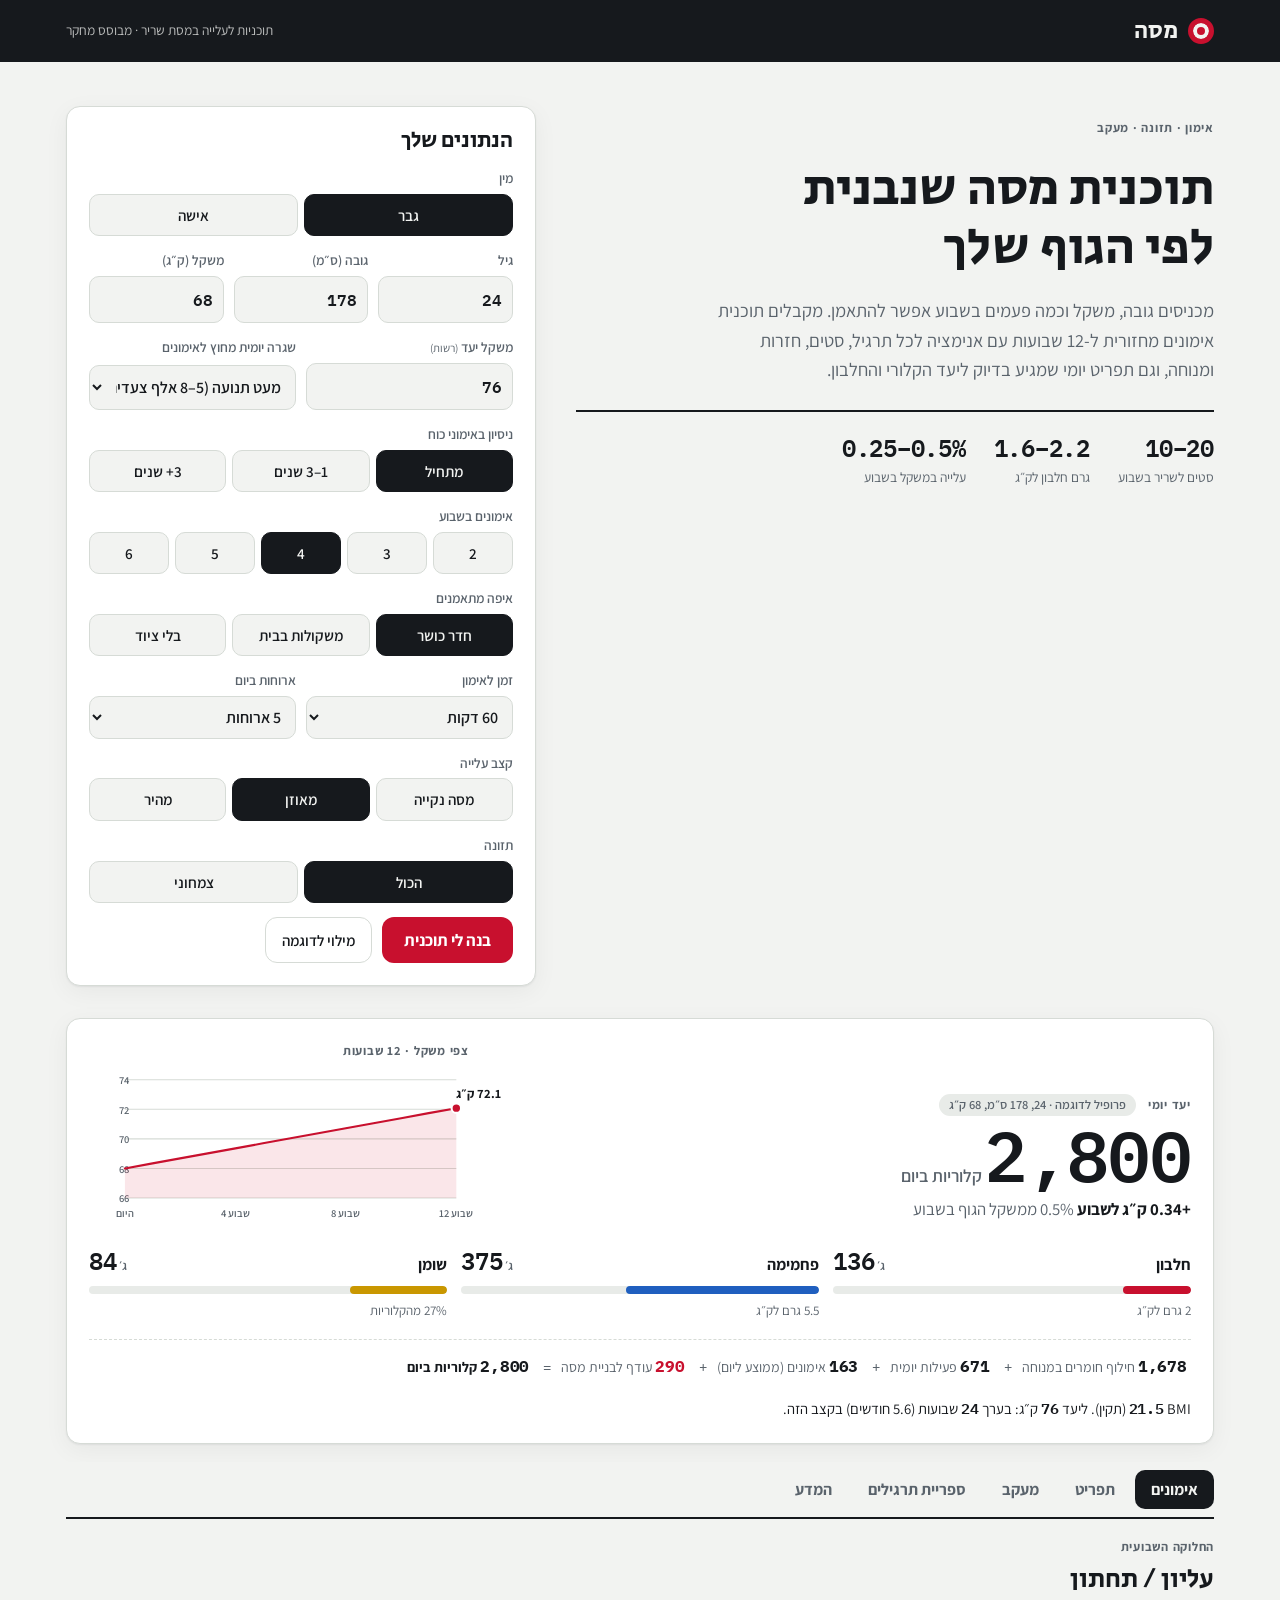
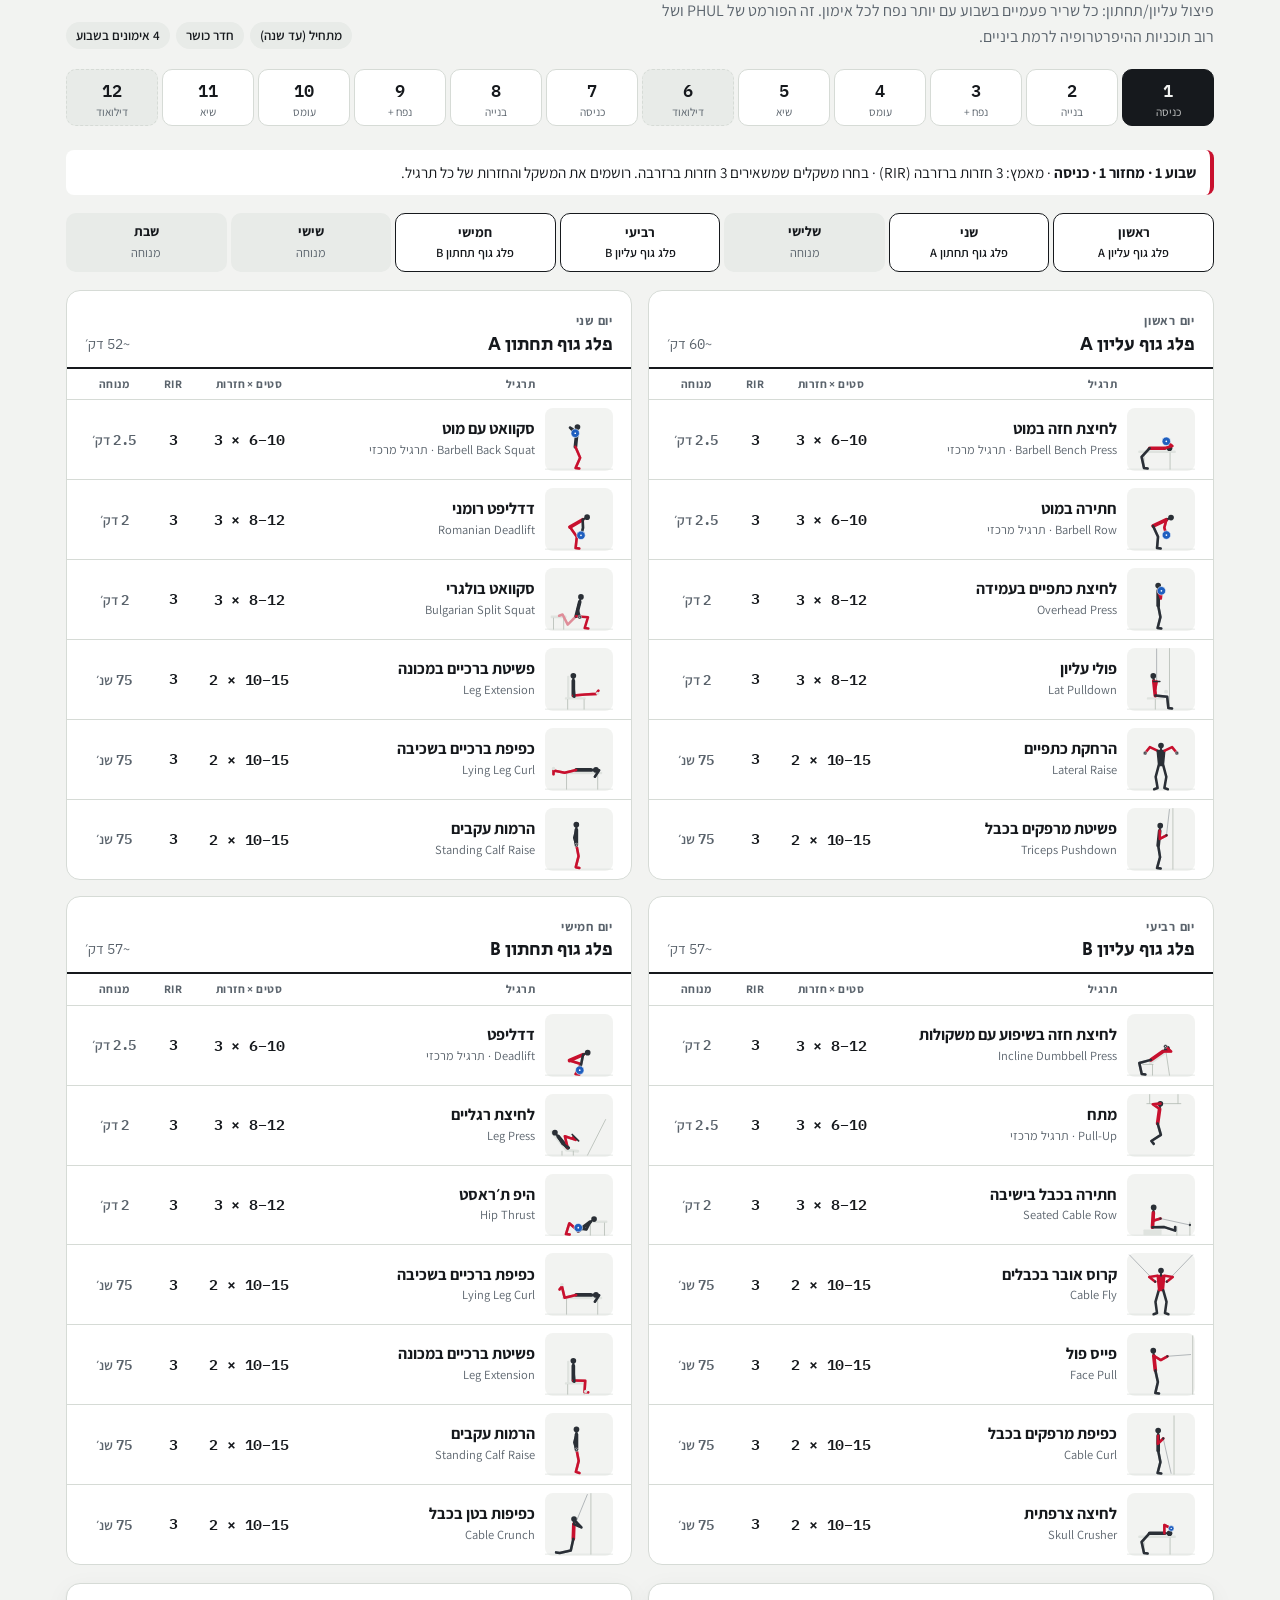
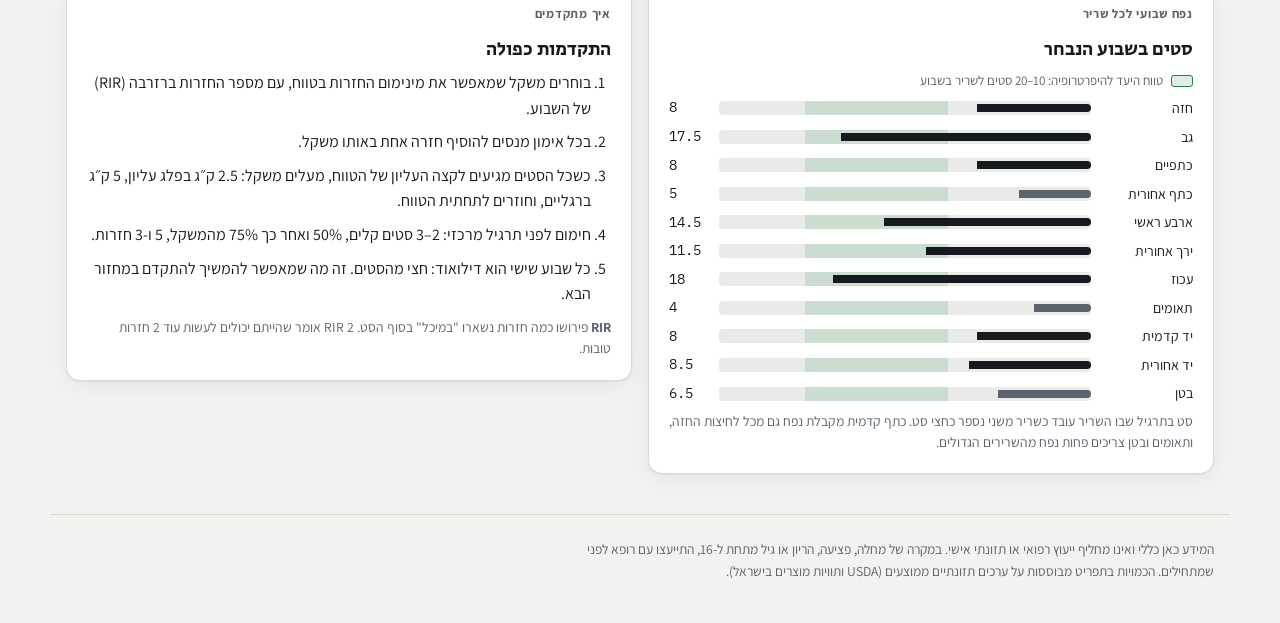
==== fitness/index.html @ 13dadc53 "Add Massa: muscle-gain program builder (training, nutrition, tracking) Static Hebrew site under fitn" ====
<!doctype html>
<html lang="he" dir="rtl">
<head>
<meta charset="utf-8">
<meta name="viewport" content="width=device-width, initial-scale=1, viewport-fit=cover">
<title>מסה · בונה תוכנית</title>
<meta name="claude:viewport-fit-sides" content="cover">
<meta name="description" content="בונה תוכניות אימון ותזונה לעלייה במסת שריר לפי גובה, משקל וניסיון, עם אנימציות של כל תרגיל.">
<meta name="theme-color" content="#16191d">
<link rel="icon" href="icon.svg" type="image/svg+xml">
<link rel="manifest" href="manifest.webmanifest">
<link rel="preconnect" href="https://fonts.googleapis.com">
<link rel="preconnect" href="https://fonts.gstatic.com" crossorigin>
<link rel="stylesheet" href="https://fonts.googleapis.com/css2?family=Assistant:wght@400;600;700;800&family=IBM+Plex+Mono:wght@500;600&family=Secular+One&display=swap">
<link rel="stylesheet" href="css/style.css">
</head>
<body>
<header class="top">
  <div class="wrap top-in">
    <a class="brand" href="#" aria-label="מסה, לראש העמוד"><span class="brand-mark" aria-hidden="true"></span>מסה</a>
    <span class="top-tag">תוכניות לעלייה במסת שריר · מבוסס מחקר</span>
  </div>
</header>

<main>
  <section class="intro wrap">
    <div class="intro-copy">
      <p class="eyebrow">אימון · תזונה · מעקב</p>
      <h1>תוכנית מסה שנבנית לפי הגוף שלך</h1>
      <p class="lead">מכניסים גובה, משקל וכמה פעמים בשבוע אפשר להתאמן. מקבלים תוכנית אימונים מחזורית ל-12 שבועות עם אנימציה לכל תרגיל, סטים, חזרות ומנוחה, וגם תפריט יומי שמגיע בדיוק ליעד הקלורי והחלבון.</p>
      <ul class="facts">
        <li><b class="num">10–20</b><span>סטים לשריר בשבוע</span></li>
        <li><b class="num">1.6–2.2</b><span>גרם חלבון לק״ג</span></li>
        <li><b class="num">0.25–0.5%</b><span>עלייה במשקל בשבוע</span></li>
      </ul>
    </div>

    <form id="profileForm" class="card form" novalidate>
      <h2 class="form-title">הנתונים שלך</h2>
      <fieldset class="seg"><legend>מין</legend>
        <label><input type="radio" name="sex" value="m" id="sex-m"><span>גבר</span></label>
        <label><input type="radio" name="sex" value="f" id="sex-f"><span>אישה</span></label>
      </fieldset>
      <div class="grid3">
        <label class="field"><span>גיל</span><input id="age" name="age" type="number" inputmode="numeric" min="14" max="80" required></label>
        <label class="field"><span>גובה (ס״מ)</span><input id="height" name="height" type="number" inputmode="numeric" min="140" max="220" required></label>
        <label class="field"><span>משקל (ק״ג)</span><input id="weight" name="weight" type="number" inputmode="decimal" step="0.1" min="35" max="200" required></label>
      </div>
      <div class="grid2">
        <label class="field"><span>משקל יעד <small>(רשות)</small></span><input id="goal" name="goal" type="number" inputmode="decimal" step="0.5" min="35" max="220"></label>
        <label class="field"><span>שגרה יומית מחוץ לאימונים</span>
          <select id="activity" name="activity">
            <option value="1.25">יושבני (משרד, מעט הליכה)</option>
            <option value="1.4">מעט תנועה (5–8 אלף צעדים)</option>
            <option value="1.55">פעיל (עבודה על הרגליים)</option>
            <option value="1.7">פעיל מאוד (עבודה פיזית)</option>
          </select></label>
      </div>
      <fieldset class="seg"><legend>ניסיון באימוני כוח</legend>
        <label><input type="radio" name="level" value="beg" id="lv-beg"><span>מתחיל</span></label>
        <label><input type="radio" name="level" value="int" id="lv-int"><span>1–3 שנים</span></label>
        <label><input type="radio" name="level" value="adv" id="lv-adv"><span>3+ שנים</span></label>
      </fieldset>
      <fieldset class="seg"><legend>אימונים בשבוע</legend>
        <label><input type="radio" name="days" value="2" id="d2"><span>2</span></label>
        <label><input type="radio" name="days" value="3" id="d3"><span>3</span></label>
        <label><input type="radio" name="days" value="4" id="d4"><span>4</span></label>
        <label><input type="radio" name="days" value="5" id="d5"><span>5</span></label>
        <label><input type="radio" name="days" value="6" id="d6"><span>6</span></label>
      </fieldset>
      <fieldset class="seg"><legend>איפה מתאמנים</legend>
        <label><input type="radio" name="equip" value="gym" id="eq-gym"><span>חדר כושר</span></label>
        <label><input type="radio" name="equip" value="db" id="eq-db"><span>משקולות בבית</span></label>
        <label><input type="radio" name="equip" value="home" id="eq-home"><span>בלי ציוד</span></label>
      </fieldset>
      <label class="check" id="barRow"><input type="checkbox" name="bar" id="bar"><span>יש לי מוט מתח</span></label>
      <div class="grid2">
        <label class="field"><span>זמן לאימון</span>
          <select id="minutes" name="minutes"><option value="45">45 דקות</option><option value="60">60 דקות</option><option value="75">75 דקות</option><option value="90">90 דקות</option></select></label>
        <label class="field"><span>ארוחות ביום</span>
          <select id="mealsPerDay" name="meals"><option value="3">3 ארוחות</option><option value="4">4 ארוחות</option><option value="5">5 ארוחות</option><option value="6">6 ארוחות</option></select></label>
      </div>
      <fieldset class="seg"><legend>קצב עלייה</legend>
        <label><input type="radio" name="pace" value="lean" id="pc-lean"><span>מסה נקייה</span></label>
        <label><input type="radio" name="pace" value="std" id="pc-std"><span>מאוזן</span></label>
        <label><input type="radio" name="pace" value="fast" id="pc-fast"><span>מהיר</span></label>
      </fieldset>
      <fieldset class="seg"><legend>תזונה</legend>
        <label><input type="radio" name="diet" value="all" id="dt-all"><span>הכול</span></label>
        <label><input type="radio" name="diet" value="veg" id="dt-veg"><span>צמחוני</span></label>
      </fieldset>
      <p id="formError" class="form-error" role="alert" hidden></p>
      <div class="form-actions">
        <button type="submit" class="btn">בנה לי תוכנית</button>
        <button type="button" class="ghost" id="resetExample">מילוי לדוגמה</button>
      </div>
    </form>
  </section>

  <section id="results" class="wrap" aria-label="התוכנית שלך">
    <div class="summary card">
      <div class="sum-head">
        <div>
          <p class="eyebrow">יעד יומי <span id="exampleBadge" class="badge">פרופיל לדוגמה · 24, 178 ס״מ, 68 ק״ג</span></p>
          <p class="kcal"><b id="sumKcal" class="num">0</b> <span>קלוריות ביום</span></p>
          <p class="gain"><b id="sumGain">—</b> <span id="sumRate"></span></p>
        </div>
        <div class="proj">
          <p class="eyebrow">צפי משקל · 12 שבועות</p>
          <div id="projChart" class="chart"></div>
        </div>
      </div>
      <div id="sumMacros" class="macros"></div>
      <p id="sumEq" class="energy"></p>
      <p id="sumNotes" class="notes"></p>
    </div>

    <div class="tabs" role="tablist" aria-label="חלקי התוכנית">
      <button type="button" role="tab" data-tab="train" aria-selected="true">אימונים</button>
      <button type="button" role="tab" data-tab="food" aria-selected="false">תפריט</button>
      <button type="button" role="tab" data-tab="track" aria-selected="false">מעקב</button>
      <button type="button" role="tab" data-tab="library" aria-selected="false">ספריית תרגילים</button>
      <button type="button" role="tab" data-tab="science" aria-selected="false">המדע</button>
    </div>

    <!-- TRAINING -->
    <div id="p-train" class="panel" role="tabpanel">
      <div class="split-head">
        <div><p class="eyebrow">החלוקה השבועית</p><h2 id="splitName"></h2><p id="splitWhy" class="muted"></p></div>
        <div id="splitMeta" class="meta"></div>
      </div>
      <div class="wk-wrap"><div id="weekStrip" class="week-strip" aria-label="בחירת שבוע"></div></div>
      <p id="weekNote" class="week-note"></p>
      <div id="schedule" class="schedule"></div>
      <div id="sessions" class="sessions"></div>

      <div class="two">
        <section class="card pad">
          <p class="eyebrow">נפח שבועי לכל שריר</p>
          <h3>סטים בשבוע הנבחר</h3>
          <div id="volChart" class="vol"></div>
        </section>
        <section class="card pad rules">
          <p class="eyebrow">איך מתקדמים</p>
          <h3>התקדמות כפולה</h3>
          <ol>
            <li>בוחרים משקל שמאפשר את מינימום החזרות בטווח, עם מספר החזרות ברזרבה (RIR) של השבוע.</li>
            <li>בכל אימון מנסים להוסיף חזרה אחת באותו משקל.</li>
            <li>כשכל הסטים מגיעים לקצה העליון של הטווח, מעלים משקל: 2.5 ק״ג בפלג עליון, 5 ק״ג ברגליים, וחוזרים לתחתית הטווח.</li>
            <li>חימום לפני תרגיל מרכזי: 2–3 סטים קלים, 50% ואחר כך 75% מהמשקל, 5 ו-3 חזרות.</li>
            <li>כל שבוע שישי הוא דילואוד: חצי מהסטים. זה מה שמאפשר להמשיך להתקדם במחזור הבא.</li>
          </ol>
          <p class="fine"><b>RIR</b> פירושו כמה חזרות נשארו "במיכל" בסוף הסט. RIR 2 אומר שהייתם יכולים לעשות עוד 2 חזרות טובות.</p>
        </section>
      </div>
    </div>

    <!-- FOOD -->
    <div id="p-food" class="panel" role="tabpanel" hidden>
      <div id="foodTargets" class="food-targets"></div>
      <div class="day-strip" id="dayStrip" aria-label="בחירת יום"></div>
      <div id="meals" class="meals"></div>
      <p id="dayTotal" class="day-total"></p>
      <div class="two">
        <details class="card pad shop">
          <summary><span class="eyebrow">לשבוע שלם</span><h3>רשימת קניות</h3></summary>
          <ul id="shopList" class="shop-list"></ul>
          <p class="fine">כמויות של מזון מבושל או אפוי. אורז ופסטה מתנפחים פי 2.5–3 בבישול, ובשר מאבד כ-25% ממשקלו.</p>
        </details>
        <section class="card pad">
          <p class="eyebrow">מה באמת משנה</p>
          <h3>כללי התזונה למסה</h3>
          <ul class="tips">
            <li><b>סך הקלוריות והחלבון ביום</b> קובעים כמעט הכול. תזמון הארוחות משני.</li>
            <li><b>חלבון בכל ארוחה:</b> 0.4 ג׳ לק״ג, 4–5 פעמים ביום, מפזרים את החלבון לאורך היום.</li>
            <li><b>לפני ואחרי אימון</b> (בטווח של כ-2 שעות): ארוחה עם חלבון ופחמימה.</li>
            <li><b>לפני שינה:</b> מוצר חלב עשיר בקזאין (קוטג׳, גבינה לבנה, יוגורט חלבון).</li>
            <li><b>קשה לאכול מספיק?</b> שייק נוזלי, חמאת בוטנים, תמרים, שמן זית על הסלט. קלוריות צפופות בלי להרגיש מפוצצים.</li>
            <li><b>תוספים עם הוכחות:</b> קריאטין מונוהידרט 3–5 ג׳ ביום כל יום. אבקת חלבון כשנוח. קפאין לפני אימון אם רוצים. BCAA מיותר כשהחלבון מספיק.</li>
            <li><b>שינה:</b> 7–9 שעות. מחסור בשינה פוגע בבניית השריר ובביצועים.</li>
          </ul>
        </section>
      </div>
    </div>

    <!-- TRACK -->
    <div id="p-track" class="panel" role="tabpanel" hidden>
      <div class="two track">
        <section class="card pad">
          <p class="eyebrow">משקל גוף</p>
          <h3>מעקב שבועי</h3>
          <form id="wForm" class="w-form">
            <label class="field"><span>תאריך</span><input type="date" id="wDate" required></label>
            <label class="field"><span>משקל (ק״ג)</span><input type="number" id="wVal" step="0.1" inputmode="decimal" required></label>
            <button type="submit" class="btn">שמירה</button>
          </form>
          <p id="advice" class="advice"></p>
          <ul id="wList" class="w-list"></ul>
        </section>
        <section class="card pad">
          <p class="eyebrow">המשקל שלך מול היעד</p>
          <div id="trackChart" class="chart wide"></div>
          <p class="fine">הנתונים נשמרים רק בדפדפן הזה. משקל הגוף קופץ ביום-יומיים בגלל מים, מלח ופחמימות, לכן מסתכלים על המגמה של שבועיים ולא על שקילה בודדת. את משקלי התרגילים רושמים בחלון של כל תרגיל, בלשונית האימונים.</p>
        </section>
      </div>
    </div>

    <!-- LIBRARY -->
    <div id="p-library" class="panel" role="tabpanel" hidden>
      <div id="libFilter" class="lib-filter" aria-label="סינון לפי שריר"></div>
      <div id="libGrid" class="lib-grid"></div>
    </div>

    <!-- SCIENCE -->
    <div id="p-science" class="panel" role="tabpanel" hidden>
      <div class="science">
        <section class="card pad">
          <p class="eyebrow">העקרונות שעליהם התוכנית בנויה</p>
          <h3>מה המחקר אומר, ואיך זה מיושם כאן</h3>
          <dl class="principles">
            <dt>נפח</dt><dd>יותר סטים שבועיים מביאים ליותר היפרטרופיה, עד בערך 10–20 סטים לשריר בשבוע. התוכנית מתחילה נמוך ומוסיפה סטים לאורך כל מחזור. <cite>Schoenfeld 2017</cite></dd>
            <dt>תדירות</dt><dd>אימון כל שריר פעמיים בשבוע עדיף על פעם אחת כשהנפח שווה. בכל החלוקות כאן כל שריר מאומן לפחות פעמיים. <cite>Schoenfeld 2016</cite></dd>
            <dt>מאמץ</dt><dd>סטים צריכים להגיע קרוב לכשל (0–3 חזרות ברזרבה). כשל מלא בכל סט לא נדרש. למתחילים RIR 2–3 מספיק. <cite>Refalo 2023</cite></dd>
            <dt>טווח חזרות</dt><dd>כל טווח בין 5 ל-30 חזרות בונה שריר כשמגיעים קרוב לכשל. תרגילים מרכזיים ב-5–10, בידוד ב-10–20. באימון בלי ציוד משתמשים בטווחים הגבוהים. <cite>Schoenfeld 2017b</cite></dd>
            <dt>מנוחה</dt><dd>2–3 דקות בתרגילים מורכבים נותנות יותר נפח איכותי מדקה אחת. <cite>Schoenfeld 2016b</cite></dd>
            <dt>עודף קלורי</dt><dd>עודף מתון של 250–500 קק״ל ועלייה של 0.25–0.5% ממשקל הגוף בשבוע. מתחילים בקצה העליון, מתקדמים בתחתון. <cite>Iraki 2019 · Slater 2019</cite></dd>
            <dt>חלבון</dt><dd>התועלת מגיעה לרוויה סביב 1.6 ג׳ לק״ג, והמלצת הביטחון היא עד 2.2. התוכנית מכוונת ל-2.0. <cite>Morton 2018 · Jäger 2017</cite></dd>
            <dt>חישוב קלוריות</dt><dd>חילוף חומרים בסיסי לפי נוסחת Mifflin–St Jeor, כפול רמת הפעילות היומית, ועוד עלות האימונים. זו נקודת פתיחה, ואת הכיול עושים לפי המשקל בפועל בלשונית המעקב. <cite>Mifflin 1990</cite></dd>
          </dl>
        </section>
        <section class="card pad">
          <p class="eyebrow">תוכניות שמהן נלקחו המבנים</p>
          <h3>השראה מהתוכניות המוערכות ביותר</h3>
          <ul class="programs">
            <li><b>Starting Strength / StrongLifts 5×5</b>: גוף מלא 3 פעמים בשבוע עם התקדמות לינארית. המבנה של תוכנית ה-3 ימים כאן, עם יותר נפח להיפרטרופיה.</li>
            <li><b>PHUL (Power Hypertrophy Upper Lower)</b>: פיצול עליון/תחתון של 4 ימים, הבסיס לתוכנית ה-4 ימים.</li>
            <li><b>Reddit PPL (Metallicadpa)</b>: דחיפה/משיכה/רגליים 6 ימים, הבסיס לתוכנית ה-6 ימים.</li>
            <li><b>Jeff Nippard: Fundamentals ו-Ultimate PPL</b>: התקדמות כפולה, RIR ובחירת תרגילים לפי מתיחה וטווח תנועה.</li>
            <li><b>Renaissance Periodization (ד״ר מייק ישראטל)</b>: מחזורים עם נפח עולה ודילואוד, ונקודות ייחוס לנפח לכל שריר.</li>
            <li><b>The Muscle &amp; Strength Pyramid (אריק הלמס)</b>: סדר העדיפויות: עקביות ← נפח ומאמץ ← התקדמות ← בחירת תרגילים ← טמפו ומנוחה.</li>
          </ul>
        </section>
        <section class="card pad refs">
          <p class="eyebrow">מקורות</p>
          <h3>מחקרים ועמדות רשמיות</h3>
          <ol>
            <li>Schoenfeld BJ, Ogborn D, Krieger JW. Dose-response relationship between weekly resistance training volume and increases in muscle mass. <i>J Sports Sci</i> 2017. <a href="https://doi.org/10.1080/02640414.2016.1210197" target="_blank" rel="noopener">doi</a></li>
            <li>Schoenfeld BJ, Ogborn D, Krieger JW. Effects of resistance training frequency on measures of muscle hypertrophy: a systematic review and meta-analysis. <i>Sports Med</i> 2016. <a href="https://doi.org/10.1007/s40279-016-0543-8" target="_blank" rel="noopener">doi</a></li>
            <li>Refalo MC et al. Influence of resistance training proximity-to-failure on skeletal muscle hypertrophy: a systematic review with meta-analysis. <i>Sports Med</i> 2023. <a href="https://doi.org/10.1007/s40279-022-01784-y" target="_blank" rel="noopener">doi</a></li>
            <li>Schoenfeld BJ et al. Strength and hypertrophy adaptations between low- vs. high-load resistance training: a systematic review and meta-analysis. <i>J Strength Cond Res</i> 2017. <a href="https://doi.org/10.1519/JSC.0000000000002200" target="_blank" rel="noopener">doi</a></li>
            <li>Schoenfeld BJ et al. Longer interset rest periods enhance muscle strength and hypertrophy in resistance-trained men. <i>J Strength Cond Res</i> 2016. <a href="https://doi.org/10.1519/JSC.0000000000001272" target="_blank" rel="noopener">doi</a></li>
            <li>Morton RW et al. A systematic review, meta-analysis and meta-regression of the effect of protein supplementation on resistance training-induced gains in muscle mass and strength. <i>Br J Sports Med</i> 2018. <a href="https://doi.org/10.1136/bjsports-2017-097608" target="_blank" rel="noopener">doi</a></li>
            <li>Jäger R et al. ISSN position stand: protein and exercise. <i>J Int Soc Sports Nutr</i> 2017. <a href="https://doi.org/10.1186/s12970-017-0177-8" target="_blank" rel="noopener">doi</a></li>
            <li>Schoenfeld BJ, Aragon AA. How much protein can the body use in a single meal for muscle-building? <i>J Int Soc Sports Nutr</i> 2018. <a href="https://doi.org/10.1186/s12970-018-0215-1" target="_blank" rel="noopener">doi</a></li>
            <li>Iraki J, Fitschen P, Espinar S, Helms E. Nutrition recommendations for bodybuilders in the off-season: a narrative review. <i>Sports</i> 2019. <a href="https://doi.org/10.3390/sports7070154" target="_blank" rel="noopener">doi</a></li>
            <li>Slater GJ et al. Is an energy surplus required to maximize skeletal muscle hypertrophy associated with resistance training? <i>Front Nutr</i> 2019. <a href="https://doi.org/10.3389/fnut.2019.00131" target="_blank" rel="noopener">doi</a></li>
            <li>Kreider RB et al. ISSN position stand: safety and efficacy of creatine supplementation. <i>J Int Soc Sports Nutr</i> 2017. <a href="https://doi.org/10.1186/s12970-017-0173-z" target="_blank" rel="noopener">doi</a></li>
            <li>Mifflin MD et al. A new predictive equation for resting energy expenditure in healthy individuals. <i>Am J Clin Nutr</i> 1990. <a href="https://doi.org/10.1093/ajcn/51.2.241" target="_blank" rel="noopener">doi</a></li>
            <li>American College of Sports Medicine. Progression models in resistance training for healthy adults. <i>Med Sci Sports Exerc</i> 2009. <a href="https://doi.org/10.1249/MSS.0b013e3181915670" target="_blank" rel="noopener">doi</a></li>
          </ol>
        </section>
      </div>
    </div>
  </section>
</main>

<footer class="foot wrap">
  <p>המידע כאן כללי ואינו מחליף ייעוץ רפואי או תזונתי אישי. במקרה של מחלה, פציעה, הריון או גיל מתחת ל-16, התייעצו עם רופא לפני שמתחילים. הכמויות בתפריט מבוססות על ערכים תזונתיים ממוצעים (USDA ותוויות מוצרים בישראל).</p>
</footer>

<dialog id="exDlg" aria-labelledby="dlgTitle">
  <div class="dlg">
    <div class="dlg-fig">
      <div id="dlgFig" class="fig-big"></div>
      <div class="dlg-ctrl">
        <span id="dlgView" class="view-tag"></span>
        <button type="button" class="ghost sm" id="dlgSlow" aria-pressed="false">הילוך איטי</button>
        <button type="button" class="ghost sm" id="dlgPlay">עצור</button>
      </div>
    </div>
    <div class="dlg-body">
      <div class="dlg-top">
        <div><h2 id="dlgTitle"></h2><p id="dlgEn" class="muted en"></p></div>
        <button type="button" class="close" id="dlgClose" aria-label="סגירה">×</button>
      </div>
      <div id="dlgMuscles" class="chips"></div>
      <div id="dlgPres"></div>
      <h3>איך מבצעים</h3>
      <ol id="dlgCues" class="cues"></ol>
      <h3>טעויות נפוצות</h3>
      <ul id="dlgErr" class="errs"></ul>
      <div id="dlgLog" class="log">
        <h3>רישום לשבוע <span id="logWeek" class="num"></span></h3>
        <form id="logForm" class="log-form">
          <label class="field"><span>משקל (ק״ג)</span><input id="logW" type="number" step="0.5" inputmode="decimal" placeholder="ריק = משקל גוף"></label>
          <label class="field"><span>חזרות</span><input id="logR" type="number" inputmode="numeric" min="1" max="100"></label>
          <button type="submit" class="btn">שמירה</button>
        </form>
        <p id="logHint" class="fine"></p>
      </div>
    </div>
  </div>
</dialog>

<div id="toast" class="toast" role="status" hidden></div>

<script src="js/figure.js"></script>
<script src="js/exercises.js"></script>
<script src="js/program.js"></script>
<script src="js/nutrition.js"></script>
<script src="js/app.js"></script>
</body>
</html>
---- fitness/css/style.css ----
/* Layout: a training logbook — form beside the pitch, then a ruled program sheet with tabs.
   Color: chalk neutrals + the competition-plate code (red = protein, blue = carbs, yellow = fat). */
:root {
  --bg: #f2f3f1;
  --surface: #ffffff;
  --surface-2: #e8ebe8;
  --ink: #16191d;
  --muted: #5a636c;
  --line: #d6dbd6;
  --accent: #c8102e;
  --accent-ink: #ffffff;
  --accent-soft: #fbe3e6;
  --blue: #1f5fbf;
  --yellow: #c99700;
  --green: #22804a;
  --amber: #b05f00;
  --fig: #2a2f36;
  --fig-far: #aab1b8;
  --eq: #dfe3df;
  --eqline: #b7beb8;
  --plate: #1f5fbf;
  --band: rgba(34, 128, 74, 0.14);
  --shadow: 0 1px 2px rgba(22, 25, 29, 0.06), 0 6px 24px rgba(22, 25, 29, 0.05);
  --f-display: "Secular One", "Assistant", "Arial Hebrew", sans-serif;
  --f-body: "Assistant", "Segoe UI", "Arial Hebrew", Arial, sans-serif;
  --f-num: "IBM Plex Mono", ui-monospace, "SFMono-Regular", Menlo, monospace;
  --r: 14px;
}
@media (prefers-color-scheme: dark) {
  :root:not([data-theme="light"]) {
    --bg: #111315; --surface: #1a1d20; --surface-2: #24282c; --ink: #eceeec; --muted: #9aa3a9; --line: #2f3438;
    --accent: #ff4d5e; --accent-ink: #16191d; --accent-soft: #3a1d22; --blue: #6c9cf2; --yellow: #f2c641; --green: #4fc285; --amber: #f0a040;
    --fig: #e4e7e4; --fig-far: #5c636a; --eq: #2a2f33; --eqline: #4a5157; --plate: #6c9cf2; --band: rgba(79, 194, 133, 0.16);
    --shadow: 0 1px 2px rgba(0, 0, 0, 0.3); color-scheme: dark;
  }
}
:root[data-theme="dark"] {
  --bg: #111315; --surface: #1a1d20; --surface-2: #24282c; --ink: #eceeec; --muted: #9aa3a9; --line: #2f3438;
  --accent: #ff4d5e; --accent-ink: #16191d; --accent-soft: #3a1d22; --blue: #6c9cf2; --yellow: #f2c641; --green: #4fc285; --amber: #f0a040;
  --fig: #e4e7e4; --fig-far: #5c636a; --eq: #2a2f33; --eqline: #4a5157; --plate: #6c9cf2; --band: rgba(79, 194, 133, 0.16);
  --shadow: 0 1px 2px rgba(0, 0, 0, 0.3); color-scheme: dark;
}

*, *::before, *::after { box-sizing: border-box; }
html { -webkit-text-size-adjust: 100%; }
body { margin: 0; background: var(--bg); color: var(--ink); font: 400 16px/1.6 var(--f-body); }
[hidden] { display: none !important; }
h1, h2, h3 { font-family: var(--f-display); font-weight: 400; line-height: 1.15; margin: 0; text-wrap: balance; }
h1 { font-size: clamp(2rem, 5vw, 3.2rem); }
h2 { font-size: 1.6rem; }
h3 { font-size: 1.2rem; }
p { margin: 0; }
a { color: var(--blue); }
.num { font-family: var(--f-num); font-variant-numeric: tabular-nums; letter-spacing: -0.01em; direction: ltr; unicode-bidi: isolate; }
.muted { color: var(--muted); }
.fine { color: var(--muted); font-size: 0.86rem; line-height: 1.55; }
.eyebrow { font-size: 0.78rem; font-weight: 700; letter-spacing: 0.06em; color: var(--muted); margin-bottom: 4px; }
:focus-visible { outline: 3px solid var(--blue); outline-offset: 2px; border-radius: 6px; }

.wrap { max-width: 1180px; margin-inline: auto; padding-left: max(16px, env(safe-area-inset-left, 0px)); padding-right: max(16px, env(safe-area-inset-right, 0px)); }
.card { background: var(--surface); border: 1px solid var(--line); border-radius: var(--r); box-shadow: var(--shadow); }
.pad { padding: 20px; display: grid; gap: 10px; align-content: start; }

/* top bar */
body::before { content: ""; position: fixed; inset: 0 0 auto; height: env(safe-area-inset-top, 0px); z-index: 10; background: var(--ink); }
.top { background: var(--ink); color: var(--bg); }
.top-in { display: flex; align-items: center; justify-content: space-between; gap: 12px; padding-block: 12px; flex-wrap: wrap; }
.brand { color: var(--bg); text-decoration: none; font-family: var(--f-display); font-size: 1.5rem; display: inline-flex; align-items: center; gap: 10px; }
.brand-mark { width: 26px; height: 26px; border-radius: 50%; border: 5px solid var(--accent); box-shadow: inset 0 0 0 4px var(--bg); background: var(--accent); }
.top-tag { font-size: 0.85rem; opacity: 0.75; }

/* intro + form */
.intro { display: grid; grid-template-columns: 1fr minmax(0, 470px); gap: 40px; padding-block: 44px 32px; align-items: start; }
.intro-copy { display: grid; gap: 18px; min-width: 0; padding-top: 12px; }
.lead { font-size: 1.15rem; color: var(--muted); max-width: 56ch; }
.facts { list-style: none; padding: 0; margin: 8px 0 0; display: flex; gap: 28px; flex-wrap: wrap; border-top: 2px solid var(--ink); padding-top: 16px; }
.facts li { display: grid; }
.facts b { font-size: 1.5rem; font-weight: 600; direction: ltr; text-align: right; }
.facts span { font-size: 0.85rem; color: var(--muted); }

.form { padding: 22px; display: grid; gap: 14px; min-width: 0; }
.form-title { font-size: 1.35rem; }
.grid2, .grid3 { display: grid; gap: 10px; }
.grid2 { grid-template-columns: 1fr 1fr; }
.grid3 { grid-template-columns: repeat(3, 1fr); }
.field { display: grid; gap: 4px; font-size: 0.85rem; font-weight: 600; color: var(--muted); min-width: 0; }
.field small { font-weight: 400; }
input[type="number"], input[type="date"], select {
  width: 100%; font: 600 1rem var(--f-body); color: var(--ink); background: var(--bg); border: 1px solid var(--line);
  border-radius: 10px; padding: 9px 10px; min-height: 42px;
}
input[type="number"] { font-family: var(--f-num); }
input:focus, select:focus { border-color: var(--blue); outline: none; box-shadow: 0 0 0 3px color-mix(in srgb, var(--blue) 25%, transparent); }
.seg { border: 0; padding: 0; margin: 0; display: flex; flex-wrap: wrap; gap: 6px; min-width: 0; }
.seg legend { font-size: 0.85rem; font-weight: 600; color: var(--muted); margin-bottom: 4px; padding: 0; width: 100%; }
.seg label { flex: 1 1 0; min-width: 0; }
.seg input { position: absolute; opacity: 0; pointer-events: none; }
.seg span { display: block; text-align: center; padding: 8px 6px; border: 1px solid var(--line); border-radius: 10px; background: var(--bg); font-weight: 600; cursor: pointer; white-space: nowrap; font-size: 0.95rem; transition: background 0.15s, color 0.15s, border-color 0.15s; }
.seg input:checked + span { background: var(--ink); color: var(--bg); border-color: var(--ink); }
.seg input:focus-visible + span { outline: 3px solid var(--blue); outline-offset: 2px; }
.check { display: flex; align-items: center; gap: 8px; font-weight: 600; }
.check input { width: 20px; height: 20px; accent-color: var(--accent); }
.form-error { background: var(--accent-soft); color: var(--ink); border-radius: 10px; padding: 10px 12px; font-size: 0.92rem; }
.form-actions { display: flex; gap: 10px; flex-wrap: wrap; }
.btn { font: 700 1.05rem var(--f-body); background: var(--accent); color: var(--accent-ink); border: 0; border-radius: 12px; padding: 12px 22px; cursor: pointer; min-height: 46px; }
.btn:hover { filter: brightness(1.06); }
.ghost { font: 600 0.95rem var(--f-body); background: transparent; color: var(--ink); border: 1px solid var(--line); border-radius: 12px; padding: 10px 16px; cursor: pointer; }
.ghost:hover { background: var(--surface-2); }
.ghost.sm { padding: 5px 12px; font-size: 0.85rem; border-radius: 999px; }
.ghost[aria-pressed="true"] { background: var(--ink); color: var(--bg); border-color: var(--ink); }

/* summary */
#results { display: grid; gap: 18px; padding-bottom: 40px; }
.summary { padding: 22px; display: grid; gap: 18px; }
.sum-head { display: grid; grid-template-columns: 1fr minmax(0, 380px); gap: 24px; align-items: end; }
.badge { display: inline-block; margin-inline-start: 8px; background: var(--surface-2); color: var(--muted); border-radius: 999px; padding: 1px 10px; font-weight: 600; letter-spacing: 0; }
.kcal b { font-size: clamp(2.8rem, 8vw, 4.4rem); font-weight: 600; line-height: 1; }
.kcal span { font-size: 1.1rem; color: var(--muted); font-weight: 600; }
.gain { margin-top: 6px; font-size: 1.05rem; }
.gain b { font-weight: 700; }
.gain span { color: var(--muted); }
.macros { display: grid; grid-template-columns: repeat(3, 1fr); gap: 14px; }
.macro { display: grid; gap: 6px; }
.macro-top { display: flex; justify-content: space-between; align-items: baseline; gap: 6px; }
.macro-name { font-weight: 700; }
.macro-top .num { font-size: 1.5rem; font-weight: 600; }
.macro-top small { font-size: 0.8rem; color: var(--muted); font-family: var(--f-body); }
.macro-bar { height: 8px; background: var(--surface-2); border-radius: 4px; overflow: hidden; }
.macro-bar i { display: block; height: 100%; border-radius: 4px; }
.m-p .macro-bar i { background: var(--accent); }
.m-c .macro-bar i { background: var(--blue); }
.m-f .macro-bar i { background: var(--yellow); }
.macro-sub { font-size: 0.82rem; color: var(--muted); }
.energy { display: flex; flex-wrap: wrap; gap: 6px 10px; align-items: baseline; font-size: 0.88rem; color: var(--muted); border-top: 1px dashed var(--line); padding-top: 14px; }
.energy span b { color: var(--ink); font-size: 1rem; margin-inline-end: 4px; }
.energy i { font-style: normal; font-family: var(--f-num); color: var(--muted); }
.eq-surplus b { color: var(--accent) !important; }
.eq-total { color: var(--ink); font-weight: 700; }
.notes { font-size: 0.92rem; }
.notes b { font-weight: 600; }

/* charts */
.chart { position: relative; }
.chart svg { width: 100%; height: auto; display: block; overflow: visible; touch-action: pan-y; }
.chart .grid { stroke: var(--line); stroke-width: 1; }
.chart .axis { fill: var(--muted); font: 600 10px var(--f-body); }
.chart.wide .axis { font-size: 12px; }
.chart .area { fill: var(--accent); opacity: 0.1; }
.chart .line { fill: none; stroke: var(--accent); stroke-width: 2; stroke-linejoin: round; stroke-linecap: round; }
.chart .end, .chart .dot { fill: var(--accent); stroke: var(--surface); stroke-width: 2; }
.chart .lbl { fill: var(--ink); font: 700 12px var(--f-body); }
.chart .target { stroke: var(--muted); stroke-width: 2; stroke-dasharray: 5 5; }
.chart .hair { stroke: var(--muted); stroke-width: 1; opacity: 0; }
.chart .hdot { fill: var(--surface); stroke: var(--accent); stroke-width: 2.5; opacity: 0; pointer-events: none; }
.tip { position: absolute; pointer-events: none; background: var(--ink); color: var(--bg); font-size: 0.82rem; padding: 4px 9px; border-radius: 8px; white-space: nowrap; z-index: 2; }
.legend { display: flex; gap: 16px; font-size: 0.85rem; color: var(--muted); margin-bottom: 6px; }
.legend i { display: inline-block; width: 18px; height: 3px; vertical-align: middle; margin-inline-end: 6px; border-radius: 2px; }
.k-actual { background: var(--accent); }
.k-target { background: repeating-linear-gradient(90deg, var(--muted) 0 5px, transparent 5px 9px); }
.empty { border: 1px dashed var(--line); border-radius: 12px; padding: 28px 18px; text-align: center; color: var(--muted); font-size: 0.95rem; }

/* tabs */
.tabs { display: flex; gap: 4px; overflow-x: auto; scrollbar-width: none; position: sticky; top: env(safe-area-inset-top, 0px); z-index: 5; background: var(--bg); padding-block: 8px; border-bottom: 2px solid var(--ink); }
.tabs::-webkit-scrollbar { display: none; }
.tabs [role="tab"] { font: 700 1rem var(--f-body); color: var(--muted); background: transparent; border: 0; border-radius: 10px; padding: 9px 16px; cursor: pointer; white-space: nowrap; }
.tabs [role="tab"]:hover { color: var(--ink); background: var(--surface-2); }
.tabs [role="tab"][aria-selected="true"] { background: var(--ink); color: var(--bg); }
.panel { display: grid; gap: 18px; min-width: 0; }

/* training */
.split-head { display: flex; justify-content: space-between; gap: 18px; align-items: end; flex-wrap: wrap; }
.split-head > div:first-child { max-width: 70ch; display: grid; gap: 4px; }
.meta { display: flex; gap: 6px; flex-wrap: wrap; }
.meta span, .chip { font-size: 0.82rem; font-weight: 600; padding: 3px 10px; border-radius: 999px; background: var(--surface-2); color: var(--ink); }
.chip.strong { background: var(--accent); color: var(--accent-ink); }
.wk-wrap { overflow-x: auto; margin-inline: -4px; padding: 2px 4px 6px; }
.week-strip { display: grid; grid-template-columns: repeat(12, minmax(54px, 1fr)); gap: 4px; min-width: 680px; }
.wk { display: grid; gap: 0; justify-items: center; padding: 6px 2px; border: 1px solid var(--line); background: var(--surface); border-radius: 10px; cursor: pointer; color: var(--ink); font-family: var(--f-body); }
.wk .num { font-size: 1.05rem; font-weight: 600; }
.wk small { font-size: 0.72rem; color: var(--muted); }
.wk.deload { background: var(--surface-2); border-style: dashed; }
.wk[aria-pressed="true"] { background: var(--ink); border-color: var(--ink); color: var(--bg); }
.wk[aria-pressed="true"] small { color: var(--bg); opacity: 0.8; }
.week-note { background: var(--surface); border-inline-start: 4px solid var(--accent); padding: 10px 14px; border-radius: 8px; font-size: 0.95rem; }
.schedule { display: grid; grid-template-columns: repeat(7, 1fr); gap: 4px; }
.sd { display: grid; padding: 8px 6px; border-radius: 10px; background: var(--surface-2); text-align: center; min-width: 0; }
.sd b { font-size: 0.85rem; }
.sd span { font-size: 0.78rem; color: var(--muted); overflow: hidden; text-overflow: ellipsis; white-space: nowrap; }
.sd.on { background: var(--surface); border: 1px solid var(--ink); }
.sd.on span { color: var(--ink); font-weight: 600; }
.sessions { display: grid; grid-template-columns: repeat(auto-fit, minmax(min(100%, 520px), 1fr)); gap: 16px; }
.session { background: var(--surface); border: 1px solid var(--line); border-radius: var(--r); overflow: hidden; min-width: 0; }
.session > header { display: flex; justify-content: space-between; align-items: end; gap: 10px; padding: 16px 18px 12px; border-bottom: 2px solid var(--ink); }
.dur { font-size: 0.9rem; color: var(--muted); white-space: nowrap; }
.ex-head, .ex-row { display: grid; grid-template-columns: 68px minmax(0, 1fr) 92px 40px 58px; gap: 10px; align-items: center; }
.ex-head { padding: 6px 18px; font-size: 0.72rem; font-weight: 700; color: var(--muted); letter-spacing: 0.04em; border-bottom: 1px solid var(--line); }
.ex-head span:nth-child(n+3) { text-align: center; }
.ex-list { list-style: none; margin: 0; padding: 0; }
.ex-list li + li { border-top: 1px solid var(--line); }
.ex-row { width: 100%; background: transparent; border: 0; color: var(--ink); text-align: start; padding: 8px 18px; cursor: pointer; font: inherit; }
.ex-row:hover { background: var(--surface-2); }
.ex-name { display: grid; min-width: 0; }
.ex-name b { font-weight: 700; line-height: 1.3; }
.ex-name small { color: var(--muted); font-size: 0.78rem; direction: rtl; }
.ex-sr, .ex-rir, .ex-rest { text-align: center; font-size: 0.95rem; font-weight: 600; }
.ex-sr em { display: block; font-style: normal; font-family: var(--f-body); font-size: 0.7rem; color: var(--accent); font-weight: 700; }
.ex-rest { color: var(--muted); font-size: 0.85rem; }
.thumb { display: block; width: 68px; aspect-ratio: 240 / 222; max-width: 100%; background: var(--bg); border-radius: 8px; }
.thumb svg, .fig-big svg { width: 100%; height: 100%; display: block; }

/* figure strokes */
.fx-limb, .fx-torso, .fx-neck { fill: none; stroke: var(--fig); stroke-linecap: round; stroke-linejoin: round; stroke-width: 9; }
.fx-torso { stroke-width: 13; }
polygon.fx-torso { fill: var(--fig); stroke-width: 6; }
polygon.fx-torso.fx-hi { fill: var(--accent); }
.fx-neck { stroke-width: 7; }
.fx-far { stroke: var(--fig-far); }
.fx-hi { stroke: var(--accent); }
.fx-far.fx-hi { stroke: color-mix(in srgb, var(--accent) 45%, var(--bg)); }
.fx-head { fill: var(--fig); }
.fx-plate { fill: var(--plate); stroke: var(--surface); stroke-width: 2; }
.fx-db { fill: var(--fig); stroke: var(--surface); stroke-width: 1.5; }
.fx-handle { fill: var(--fig); }
.fx-hub { fill: var(--surface); }
.fx-eq { fill: var(--eq); }
.fx-pad { fill: none; stroke: var(--eq); stroke-width: 10; stroke-linecap: round; }
.fx-eqline { fill: none; stroke: var(--eqline); stroke-width: 3; stroke-linecap: round; }
.fx-cable { stroke: var(--muted); stroke-width: 1.5; }
.fx-floor { stroke: var(--line); stroke-width: 2; }
.fx-sled { stroke: var(--fig); stroke-width: 6; stroke-linecap: round; }

.two { display: grid; grid-template-columns: repeat(auto-fit, minmax(min(100%, 420px), 1fr)); gap: 16px; align-items: start; }
.vol { display: grid; gap: 6px; }
.vol-legend { font-size: 0.82rem; color: var(--muted); display: flex; align-items: center; gap: 8px; }
.band-key { width: 22px; height: 12px; background: var(--band); border: 1px solid var(--green); border-radius: 3px; }
.vol-row { display: grid; grid-template-columns: 92px 1fr 40px; gap: 10px; align-items: center; font-size: 0.88rem; }
.vol-track { position: relative; height: 14px; background: var(--surface-2); border-radius: 4px; overflow: hidden; }
.vol-band { position: absolute; top: 0; bottom: 0; background: var(--band); }
.vol-bar { position: absolute; inset-inline-start: 0; top: 3px; bottom: 3px; border-radius: 0 4px 4px 0; background: var(--ink); }
.vol-bar.low { background: var(--muted); }
.vol-bar.high { background: var(--amber); }
.vol-val { text-align: start; font-size: 0.85rem; }
.rules ol { margin: 0; padding-inline-start: 20px; display: grid; gap: 8px; }

/* food */
.food-targets { display: grid; grid-template-columns: repeat(6, 1fr); gap: 8px; }
.ft { background: var(--surface); border: 1px solid var(--line); border-radius: 12px; padding: 10px 12px; display: grid; }
.ft small { font-size: 0.8rem; color: var(--muted); font-weight: 600; }
.ft b { font-size: 1.4rem; font-weight: 600; }
.ft span { font-size: 0.75rem; color: var(--muted); }
.ft.m-p { border-top: 4px solid var(--accent); }
.ft.m-c { border-top: 4px solid var(--blue); }
.ft.m-f { border-top: 4px solid var(--yellow); }
.day-strip, .lib-filter { display: flex; gap: 6px; flex-wrap: wrap; }
.day-strip button, .lib-filter button { font: 600 0.92rem var(--f-body); padding: 7px 14px; border-radius: 999px; border: 1px solid var(--line); background: var(--surface); color: var(--ink); cursor: pointer; }
.day-strip button[aria-pressed="true"], .lib-filter button[aria-pressed="true"] { background: var(--ink); color: var(--bg); border-color: var(--ink); }
.meals { display: grid; grid-template-columns: repeat(auto-fill, minmax(min(100%, 330px), 1fr)); gap: 14px; }
.meal { background: var(--surface); border: 1px solid var(--line); border-radius: var(--r); display: grid; grid-template-rows: auto 1fr auto; min-width: 0; }
.meal > header { display: flex; justify-content: space-between; align-items: start; gap: 10px; padding: 14px 16px 10px; }
.items { list-style: none; margin: 0; padding: 0 16px; }
.items li { display: flex; justify-content: space-between; gap: 10px; padding: 7px 0; border-top: 1px dashed var(--line); font-size: 0.95rem; }
.qty { white-space: nowrap; text-align: end; }
.qty small { color: var(--muted); font-family: var(--f-body); }
.mm { direction: rtl; display: flex; gap: 12px; flex-wrap: wrap; padding: 10px 16px; background: var(--surface-2); border-radius: 0 0 var(--r) var(--r); font-size: 0.82rem; margin-top: 8px; }
.t-p { color: var(--accent); } .t-c { color: var(--blue); } .t-f { color: var(--yellow); }
.mm .t-p, .mm .t-c, .mm .t-f { font-weight: 600; }
.day-total { font-size: 0.95rem; padding: 10px 14px; background: var(--surface); border-radius: 10px; border: 1px solid var(--line); }
.shop summary { list-style: none; cursor: pointer; display: grid; gap: 2px; }
.shop summary::-webkit-details-marker { display: none; }
.shop summary h3::after { content: " ▾"; color: var(--muted); font-size: 0.9rem; }
.shop[open] summary h3::after { content: " ▴"; }
.shop-list { list-style: none; padding: 0; margin: 6px 0 0; columns: 2 220px; column-gap: 24px; }
.shop-list li { display: flex; justify-content: space-between; gap: 8px; padding: 5px 0; border-bottom: 1px dashed var(--line); break-inside: avoid; font-size: 0.92rem; }
.tips { margin: 0; padding-inline-start: 18px; display: grid; gap: 8px; font-size: 0.95rem; }

/* tracking */
.w-form { display: grid; grid-template-columns: 1fr 1fr auto; gap: 10px; align-items: end; }
.advice { font-size: 0.95rem; background: var(--surface-2); padding: 12px 14px; border-radius: 10px; }
.state { display: inline-block; font-size: 0.78rem; font-weight: 700; padding: 1px 9px; border-radius: 999px; margin-inline-end: 6px; }
.state.ok { background: var(--green); color: var(--surface); }
.state.warn { background: var(--amber); color: var(--surface); }
.w-list { list-style: none; margin: 0; padding: 0; max-height: 260px; overflow-y: auto; }
.w-list li { display: grid; grid-template-columns: 1fr auto auto; gap: 12px; align-items: center; padding: 6px 0; border-bottom: 1px dashed var(--line); font-size: 0.92rem; }

/* library */
.lib-grid { display: grid; grid-template-columns: repeat(auto-fill, minmax(min(100%, 190px), 1fr)); gap: 12px; }
.lib-card { display: grid; gap: 4px; text-align: start; background: var(--surface); border: 1px solid var(--line); border-radius: var(--r); padding: 10px; cursor: pointer; color: var(--ink); font: inherit; align-content: start; }
.lib-card:hover { border-color: var(--ink); }
.lib-card small { color: var(--muted); font-size: 0.8rem; }
.thumb.lg { width: 100%; margin-bottom: 4px; }

/* science */
.science { display: grid; gap: 16px; }
.principles { display: grid; grid-template-columns: 130px 1fr; gap: 10px 18px; margin: 6px 0 0; }
.principles dt { font-family: var(--f-display); font-size: 1.05rem; }
.principles dd { margin: 0; max-width: 75ch; }
cite { font-style: normal; font-size: 0.8rem; color: var(--muted); white-space: nowrap; margin-inline-start: 4px; }
.programs { margin: 0; padding-inline-start: 18px; display: grid; gap: 8px; }
.refs ol { margin: 0; padding-inline-start: 22px; display: grid; gap: 6px; font-size: 0.86rem; direction: ltr; text-align: left; }

/* dialog */
dialog { border: 0; padding: 0; border-radius: 18px; background: var(--surface); color: var(--ink); width: min(920px, calc(100vw - 24px)); max-height: calc(100dvh - 24px); box-shadow: 0 20px 60px rgba(0, 0, 0, 0.35); }
dialog::backdrop { background: rgba(10, 12, 14, 0.55); }
.dlg { display: grid; grid-template-columns: minmax(0, 1fr) minmax(0, 1fr); }
.dlg-fig { background: var(--bg); padding: 18px; display: grid; gap: 10px; align-content: start; position: sticky; top: 0; }
.fig-big { aspect-ratio: 240 / 222; max-width: 100%; }
.dlg-ctrl { display: flex; gap: 8px; align-items: center; flex-wrap: wrap; }
.view-tag { font-size: 0.8rem; color: var(--muted); margin-inline-end: auto; }
.dlg-body { padding: 20px 22px 24px; display: grid; gap: 12px; align-content: start; min-width: 0; }
.dlg-top { display: flex; justify-content: space-between; gap: 12px; align-items: start; }
.en { direction: ltr; text-align: right; font-size: 0.9rem; }
.close { font-size: 1.8rem; line-height: 1; background: transparent; border: 0; color: var(--muted); cursor: pointer; padding: 0 6px; }
.chips { display: flex; gap: 6px; flex-wrap: wrap; }
.pres { display: grid; grid-template-columns: repeat(4, 1fr); gap: 6px; margin-bottom: 8px; }
.pres div { background: var(--surface-2); border-radius: 10px; padding: 8px; text-align: center; display: grid; }
.pres small { font-size: 0.75rem; color: var(--muted); font-weight: 600; }
.pres b { font-size: 1.15rem; font-weight: 600; }
.pres b .num { font-size: 1.15rem; }
.cues, .errs { margin: 0; padding-inline-start: 20px; display: grid; gap: 6px; }
.errs li::marker { color: var(--accent); }
.log { border-top: 2px solid var(--ink); padding-top: 12px; display: grid; gap: 8px; }
.log-form { display: grid; grid-template-columns: 1fr 1fr auto; gap: 8px; align-items: end; }

.toast { position: fixed; bottom: calc(18px + env(safe-area-inset-bottom, 0px)); inset-inline: 0; margin-inline: auto; width: max-content; max-width: calc(100% - 32px); background: var(--ink); color: var(--bg); padding: 10px 18px; border-radius: 12px; font-weight: 600; z-index: 20; }
.foot { padding-block: 24px 40px; color: var(--muted); font-size: 0.85rem; border-top: 1px solid var(--line); }
.foot p { max-width: 90ch; }

@media (max-width: 900px) {
  .intro { grid-template-columns: 1fr; gap: 24px; padding-block: 28px 20px; }
  .sum-head { grid-template-columns: 1fr; }
  .food-targets { grid-template-columns: repeat(3, 1fr); }
  .dlg { grid-template-columns: 1fr; }
  .dlg-fig { position: static; }
  .fig-big { max-height: 42vh; margin-inline: auto; width: auto; height: 42vh; }
}
@media (max-width: 560px) {
  .grid2 { grid-template-columns: 1fr; }
  .macros { grid-template-columns: 1fr; gap: 10px; }
  .ex-head { display: none; }
  .ex-row { grid-template-columns: 58px minmax(0, 1fr) auto; grid-template-areas: "t n n" "t sr meta"; row-gap: 2px; padding-inline: 14px; }
  .ex-row .thumb { grid-area: t; width: 58px; }
  .ex-name { grid-area: n; }
  .ex-sr { grid-area: sr; text-align: start; }
  .ex-rir { grid-area: meta; }
  .ex-rir::before { content: "RIR "; color: var(--muted); font-size: 0.75rem; }
  .ex-rest { display: none; }
  .schedule { grid-template-columns: repeat(7, minmax(0, 1fr)); }
  .sd span { display: none; }
  .sd.on b { color: var(--accent); }
  .principles { grid-template-columns: 1fr; gap: 2px; }
  .principles dd { margin-bottom: 10px; }
  .w-form, .log-form { grid-template-columns: 1fr 1fr; }
  .w-form .btn, .log-form .btn { grid-column: 1 / -1; }
  .pres { grid-template-columns: repeat(2, 1fr); }
  .seg span { padding-inline: 2px; font-size: 0.9rem; }
}
@media (prefers-reduced-motion: reduce) { * { scroll-behavior: auto !important; transition: none !important; } }
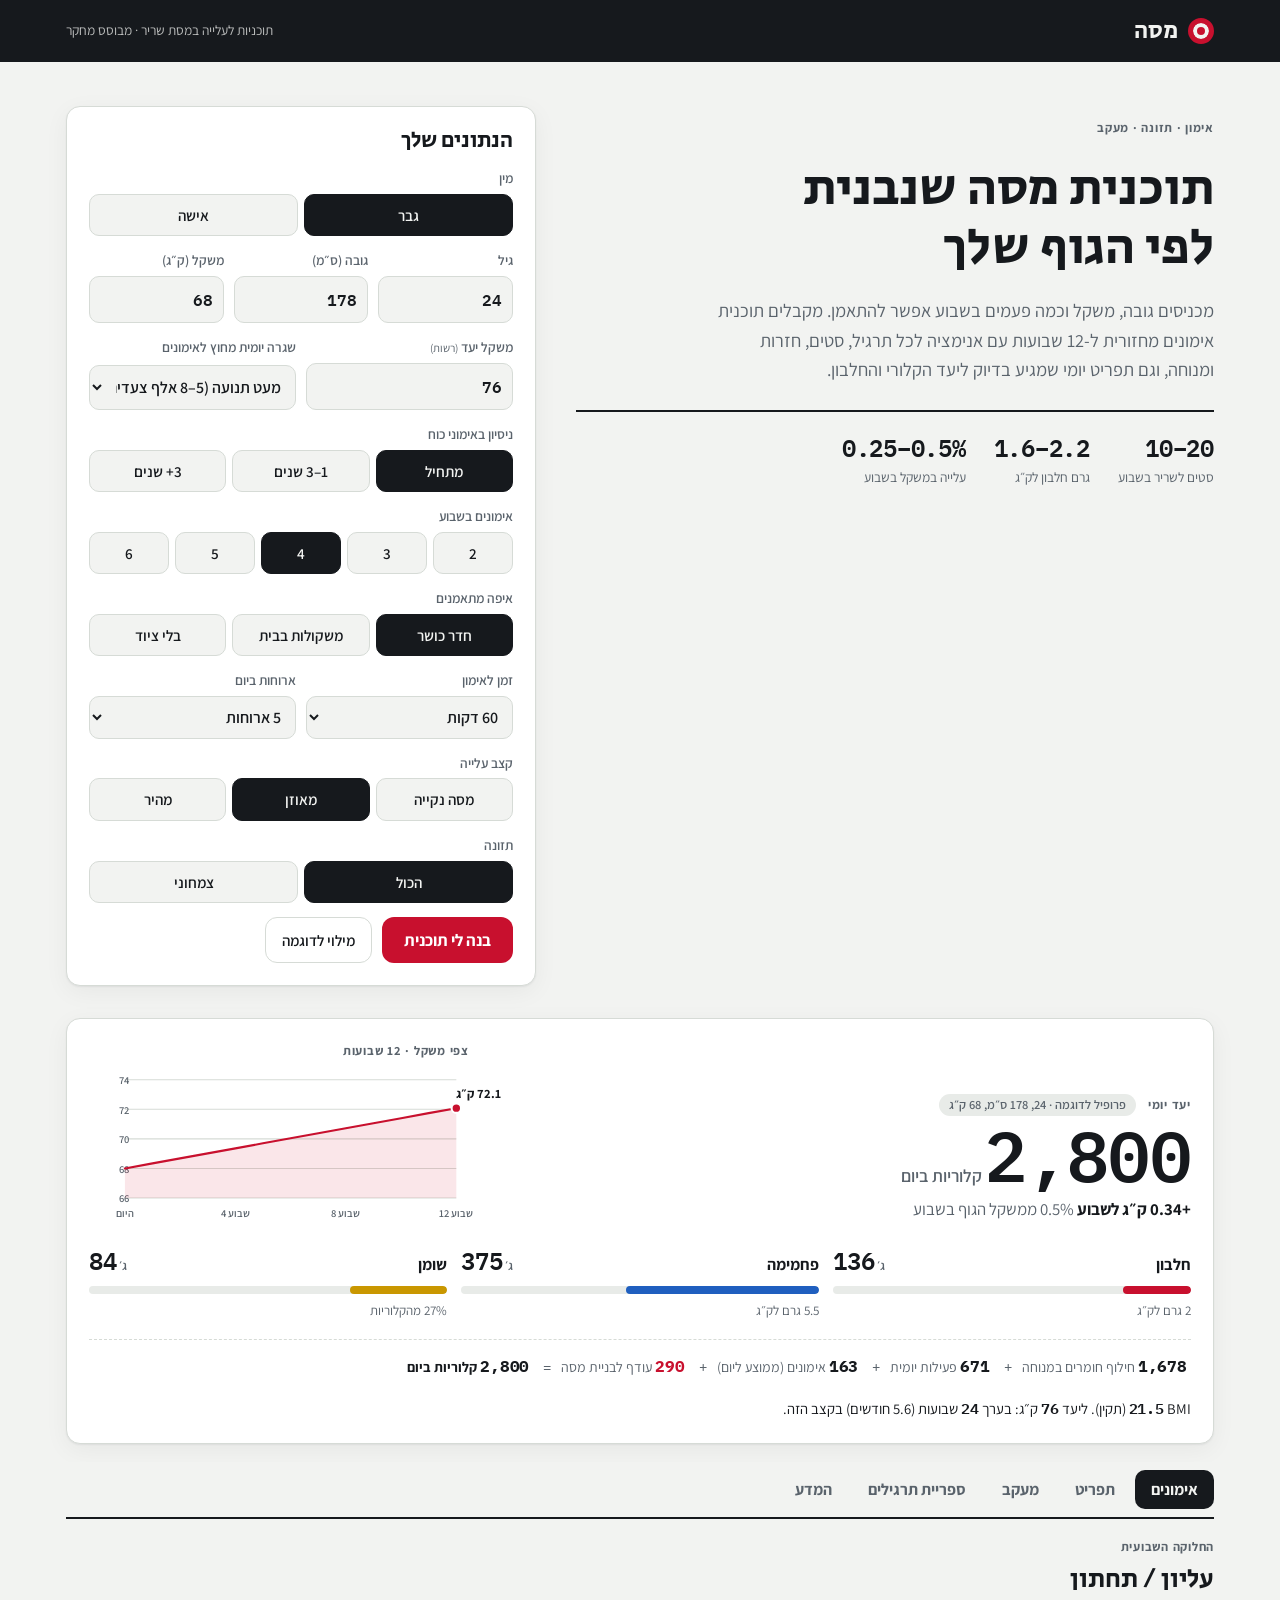
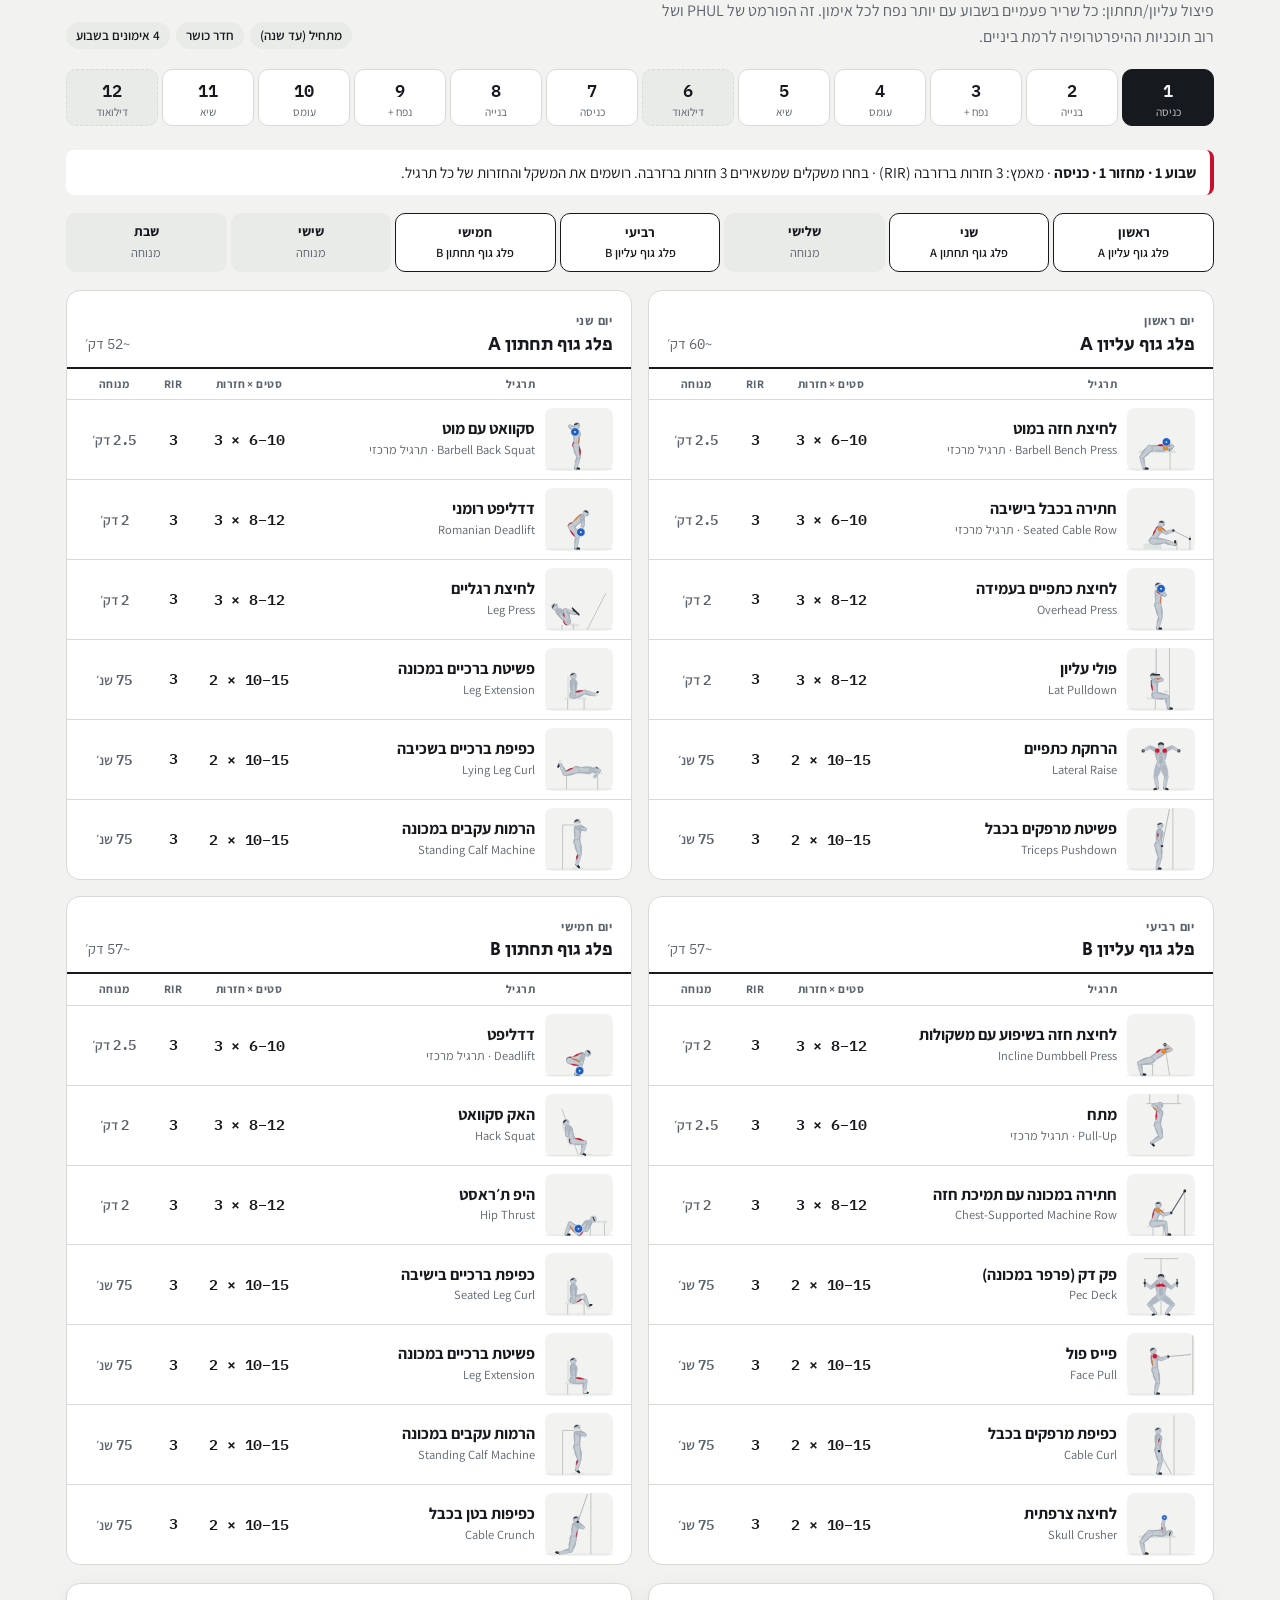
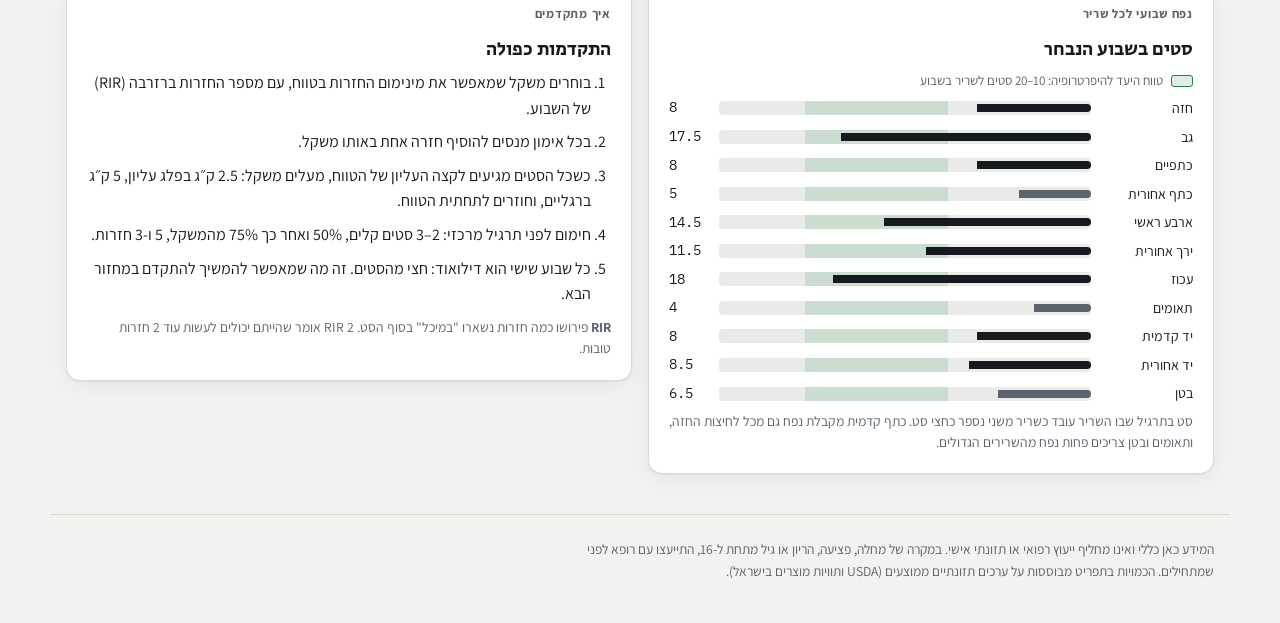
==== commit 4137f90f: "Anatomical figures with highlighted muscles; add gym machines Replace the stick figure with a shaped" ====
--- a/fitness/index.html
+++ b/fitness/index.html
@@ -208,6 +208,7 @@
     <!-- LIBRARY -->
     <div id="p-library" class="panel" role="tabpanel" hidden>
       <div id="libFilter" class="lib-filter" aria-label="סינון לפי שריר"></div>
+      <p class="mus-key"><span><i class="k1"></i>שריר עיקרי שעובד בתרגיל</span><span><i class="k2"></i>שריר משני</span></p>
       <div id="libGrid" class="lib-grid"></div>
     </div>
 
@@ -274,6 +275,7 @@
       <div id="dlgFig" class="fig-big"></div>
       <div class="dlg-ctrl">
         <span id="dlgView" class="view-tag"></span>
+        <span class="mus-key"><span><i class="k1"></i>שריר עיקרי</span><span><i class="k2"></i>שריר משני</span></span>
         <button type="button" class="ghost sm" id="dlgSlow" aria-pressed="false">הילוך איטי</button>
         <button type="button" class="ghost sm" id="dlgPlay">עצור</button>
       </div>
@@ -292,7 +294,7 @@
       <div id="dlgLog" class="log">
         <h3>רישום לשבוע <span id="logWeek" class="num"></span></h3>
         <form id="logForm" class="log-form">
-          <label class="field"><span>משקל (ק״ג)</span><input id="logW" type="number" step="0.5" inputmode="decimal" placeholder="ריק = משקל גוף"></label>
+          <label class="field"><span>משקל (ק״ג)</span><input id="logW" type="number" step="0.5" inputmode="decimal" placeholder="ריק למשקל גוף"></label>
           <label class="field"><span>חזרות</span><input id="logR" type="number" inputmode="numeric" min="1" max="100"></label>
           <button type="submit" class="btn">שמירה</button>
         </form>
--- a/fitness/css/style.css
+++ b/fitness/css/style.css
@@ -20,6 +20,8 @@
   --eqline: #b7beb8;
   --plate: #1f5fbf;
   --band: rgba(34, 128, 74, 0.14);
+  --body: #c3cad2; --body-far: #dde1e6; --body-edge: #8a95a1; --body-edge-far: #b9c0c8; --mus: #b1bac4;
+  --mus-on: #e3102c; --mus-on2: #f5901e; --mus-on-edge: #8f0a1c; --hair: #33383f; --shoe: #2a2f36;
   --shadow: 0 1px 2px rgba(22, 25, 29, 0.06), 0 6px 24px rgba(22, 25, 29, 0.05);
   --f-display: "Secular One", "Assistant", "Arial Hebrew", sans-serif;
   --f-body: "Assistant", "Segoe UI", "Arial Hebrew", Arial, sans-serif;
@@ -31,6 +33,8 @@
     --bg: #111315; --surface: #1a1d20; --surface-2: #24282c; --ink: #eceeec; --muted: #9aa3a9; --line: #2f3438;
     --accent: #ff4d5e; --accent-ink: #16191d; --accent-soft: #3a1d22; --blue: #6c9cf2; --yellow: #f2c641; --green: #4fc285; --amber: #f0a040;
     --fig: #e4e7e4; --fig-far: #5c636a; --eq: #2a2f33; --eqline: #4a5157; --plate: #6c9cf2; --band: rgba(79, 194, 133, 0.16);
+    --body: #7f8a96; --body-far: #464e57; --body-edge: #5a646f; --body-edge-far: #3a4148; --mus: #727d89;
+    --mus-on: #ff3349; --mus-on2: #ffa23a; --mus-on-edge: #ffb3bc; --hair: #1c2024; --shoe: #3d444c;
     --shadow: 0 1px 2px rgba(0, 0, 0, 0.3); color-scheme: dark;
   }
 }
@@ -38,6 +42,8 @@
   --bg: #111315; --surface: #1a1d20; --surface-2: #24282c; --ink: #eceeec; --muted: #9aa3a9; --line: #2f3438;
   --accent: #ff4d5e; --accent-ink: #16191d; --accent-soft: #3a1d22; --blue: #6c9cf2; --yellow: #f2c641; --green: #4fc285; --amber: #f0a040;
   --fig: #e4e7e4; --fig-far: #5c636a; --eq: #2a2f33; --eqline: #4a5157; --plate: #6c9cf2; --band: rgba(79, 194, 133, 0.16);
+    --body: #7f8a96; --body-far: #464e57; --body-edge: #5a646f; --body-edge-far: #3a4148; --mus: #727d89;
+    --mus-on: #ff3349; --mus-on2: #ffa23a; --mus-on-edge: #ffb3bc; --hair: #1c2024; --shoe: #3d444c;
   --shadow: 0 1px 2px rgba(0, 0, 0, 0.3); color-scheme: dark;
 }
 
@@ -208,26 +214,39 @@
 .thumb { display: block; width: 68px; aspect-ratio: 240 / 222; max-width: 100%; background: var(--bg); border-radius: 8px; }
 .thumb svg, .fig-big svg { width: 100%; height: 100%; display: block; }
 
-/* figure strokes */
-.fx-limb, .fx-torso, .fx-neck { fill: none; stroke: var(--fig); stroke-linecap: round; stroke-linejoin: round; stroke-width: 9; }
-.fx-torso { stroke-width: 13; }
-polygon.fx-torso { fill: var(--fig); stroke-width: 6; }
-polygon.fx-torso.fx-hi { fill: var(--accent); }
-.fx-neck { stroke-width: 7; }
-.fx-far { stroke: var(--fig-far); }
-.fx-hi { stroke: var(--accent); }
-.fx-far.fx-hi { stroke: color-mix(in srgb, var(--accent) 45%, var(--bg)); }
-.fx-head { fill: var(--fig); }
+/* anatomical figure */
+.fx-body { fill: var(--body); stroke: var(--body-edge); stroke-width: 1.1; stroke-linejoin: round; }
+.fx-body.fx-farb, .fx-hand.fx-farb { fill: var(--body-far); stroke: var(--body-edge-far); }
+.fx-hand { fill: var(--body); stroke: var(--body-edge); stroke-width: 1.1; }
+.fx-m { fill: var(--mus); stroke: var(--body-edge); stroke-width: 0.7; }
+.fx-m.fx-farm { fill: var(--body-far); stroke: var(--body-edge-far); }
+.fx-m.fx-on { fill: var(--mus-on); stroke: var(--mus-on-edge); }
+.fx-m.fx-on2 { fill: var(--mus-on2); stroke: var(--mus-on-edge); }
+.fx-m.fx-on.fx-farm { fill: color-mix(in srgb, var(--mus-on) 55%, var(--body-far)); }
+.fx-m.fx-on2.fx-farm { fill: color-mix(in srgb, var(--mus-on2) 55%, var(--body-far)); }
+.fx-line { stroke: var(--body-edge); stroke-width: 0.8; fill: none; }
+.fx-neck { stroke: var(--body); stroke-width: 9; stroke-linecap: round; }
+.fx-hair { fill: var(--hair); }
+.fx-eye { fill: var(--hair); }
+.fx-shoe { fill: var(--shoe); }
+.fx-shoe.fx-farb { fill: var(--shoe); }
 .fx-plate { fill: var(--plate); stroke: var(--surface); stroke-width: 2; }
 .fx-db { fill: var(--fig); stroke: var(--surface); stroke-width: 1.5; }
 .fx-handle { fill: var(--fig); }
 .fx-hub { fill: var(--surface); }
 .fx-eq { fill: var(--eq); }
+.fx-stack { fill: var(--eqline); }
 .fx-pad { fill: none; stroke: var(--eq); stroke-width: 10; stroke-linecap: round; }
+.fx-padl { stroke: var(--eq); stroke-width: 11; stroke-linecap: round; }
 .fx-eqline { fill: none; stroke: var(--eqline); stroke-width: 3; stroke-linecap: round; }
+.fx-lever { stroke: var(--fig); stroke-width: 4; stroke-linecap: round; opacity: 0.75; }
 .fx-cable { stroke: var(--muted); stroke-width: 1.5; }
 .fx-floor { stroke: var(--line); stroke-width: 2; }
 .fx-sled { stroke: var(--fig); stroke-width: 6; stroke-linecap: round; }
+.mus-key { display: flex; gap: 14px; flex-wrap: wrap; font-size: 0.8rem; color: var(--muted); }
+.mus-key i { display: inline-block; width: 12px; height: 12px; border-radius: 50%; vertical-align: -1px; margin-inline-end: 5px; }
+.mus-key .k1 { background: var(--mus-on); }
+.mus-key .k2 { background: var(--mus-on2); }
 
 .two { display: grid; grid-template-columns: repeat(auto-fit, minmax(min(100%, 420px), 1fr)); gap: 16px; align-items: start; }
 .vol { display: grid; gap: 6px; }
